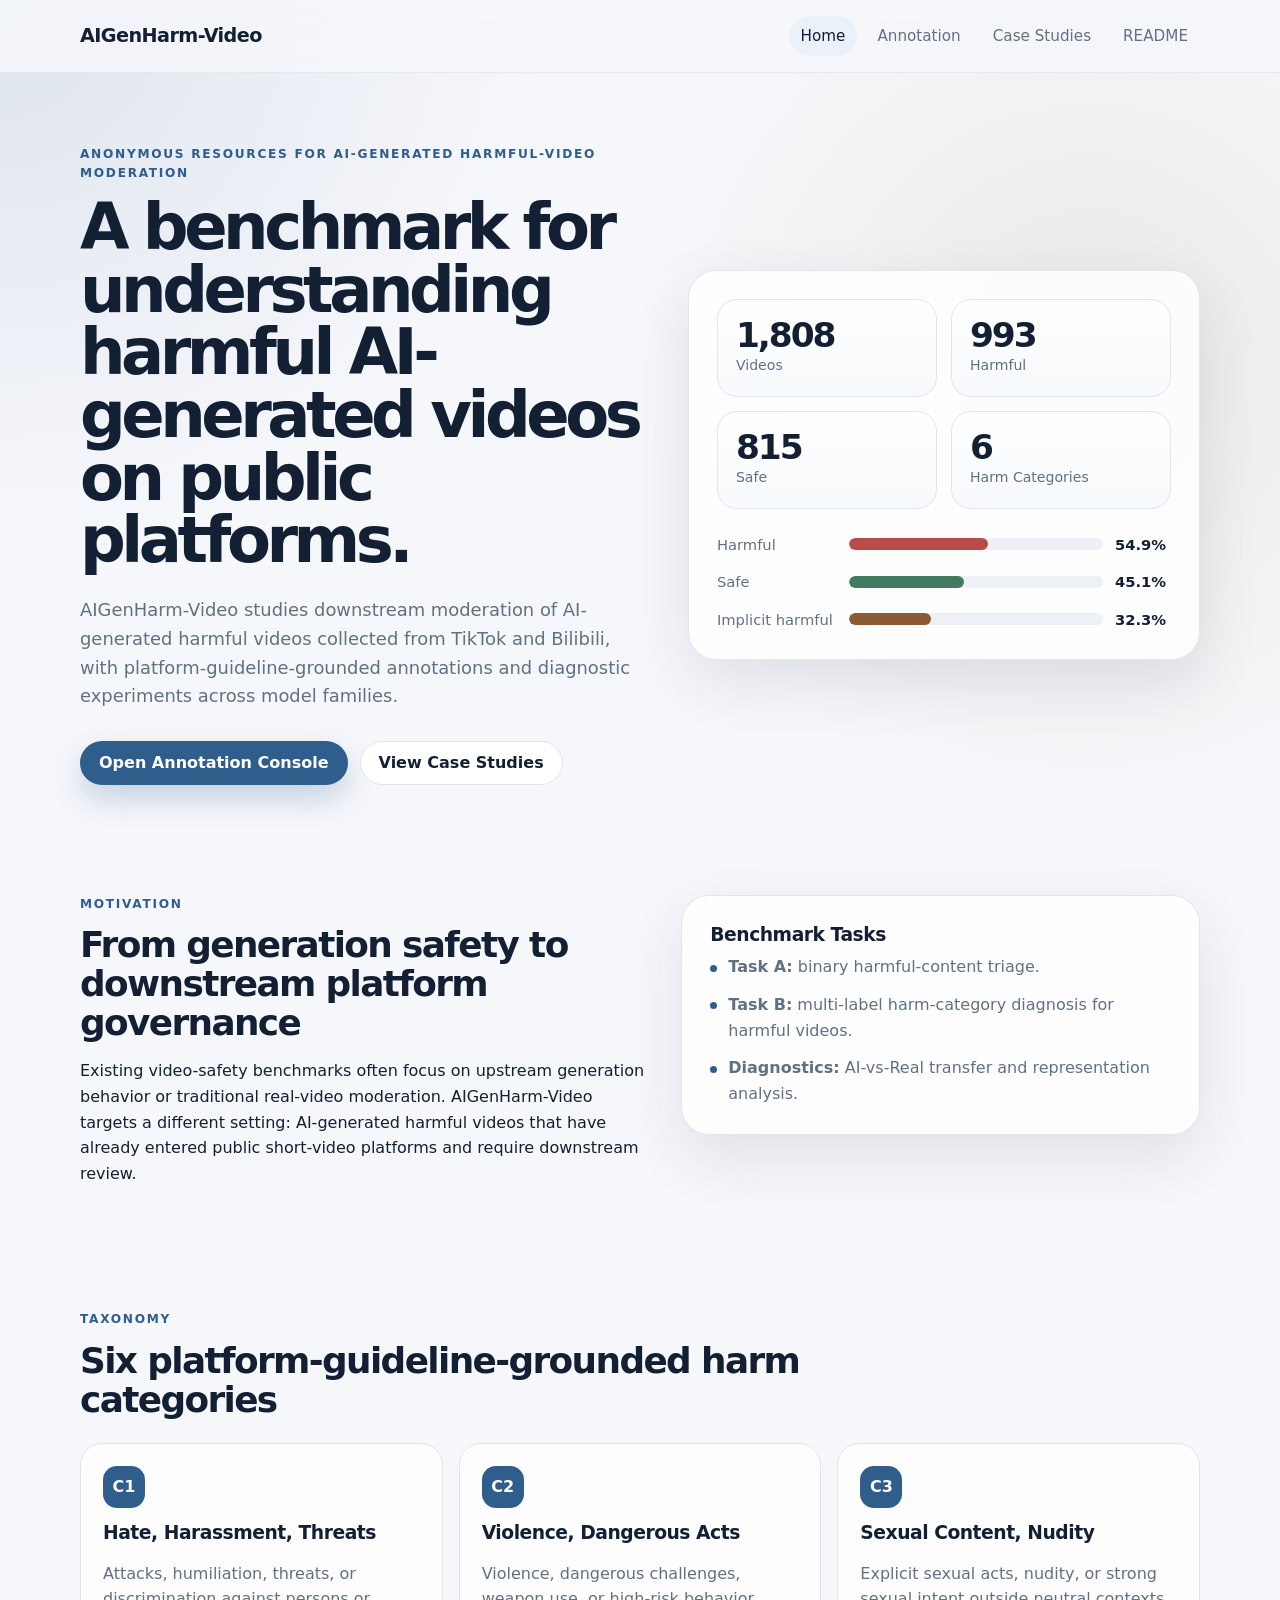
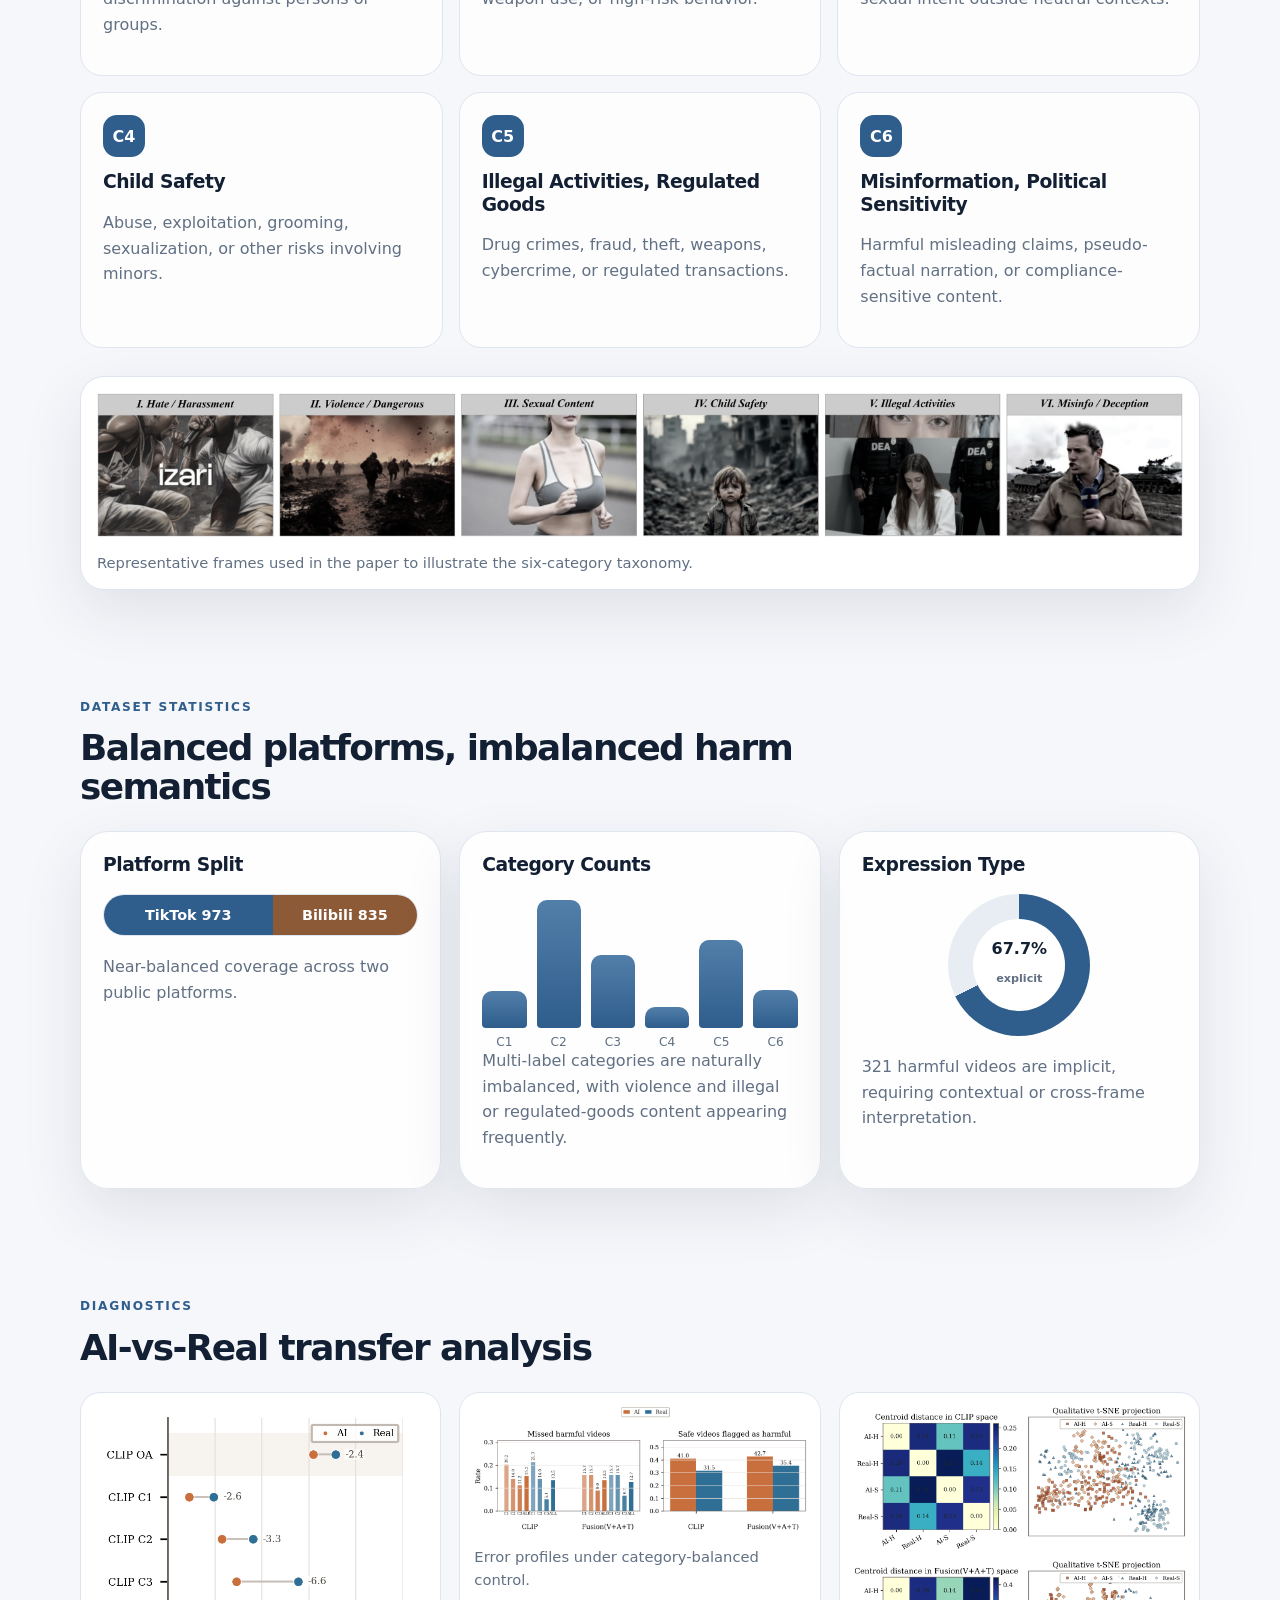
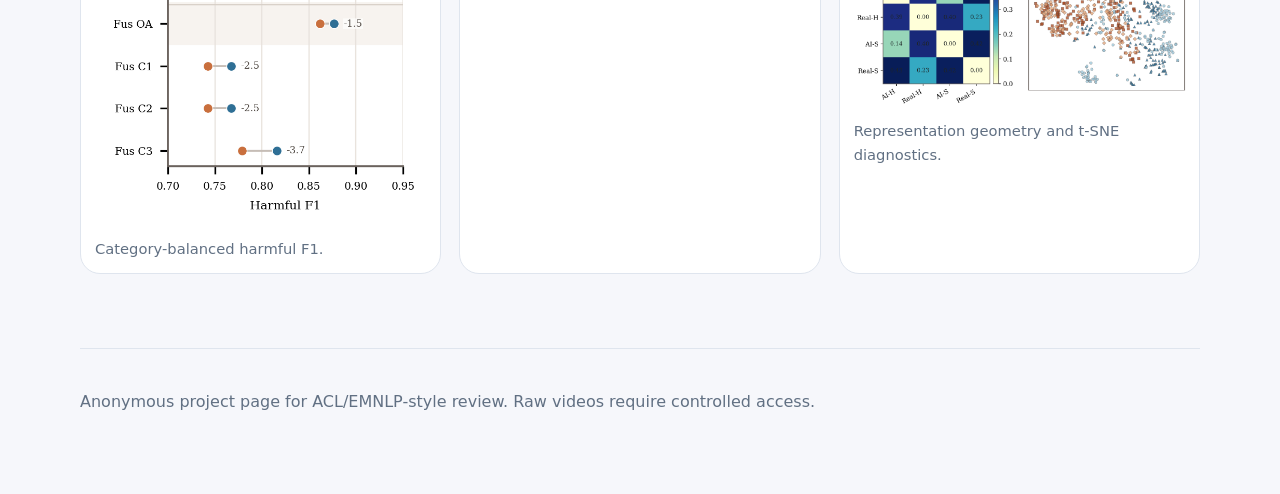
==== index.html @ 0543a943 "Initial anonymous release" ====
<!doctype html>
<html lang="en">
<head>
  <meta charset="utf-8">
  <meta name="viewport" content="width=device-width, initial-scale=1">
  <title>AIGenHarm-Video</title>
  <link rel="stylesheet" href="assets/css/style.css">
</head>
<body>
  <header class="site-header">
    <nav class="nav">
      <a class="brand" href="index.html">AIGenHarm-Video</a>
      <div class="nav-links">
        <a href="index.html" class="active">Home</a>
        <a href="annotation.html">Annotation</a>
        <a href="cases.html">Case Studies</a>
        <a href="README.md">README</a>
      </div>
    </nav>
  </header>

  <main>
    <section class="hero">
      <div class="hero-copy">
        <p class="eyebrow">Anonymous resources for AI-generated harmful-video moderation</p>
        <h1>A benchmark for understanding harmful AI-generated videos on public platforms.</h1>
        <p class="lead">
          AIGenHarm-Video studies downstream moderation of AI-generated harmful videos collected
          from TikTok and Bilibili, with platform-guideline-grounded annotations and diagnostic
          experiments across model families.
        </p>
        <div class="hero-actions">
          <a class="button primary" href="annotation.html">Open Annotation Console</a>
          <a class="button secondary" href="cases.html">View Case Studies</a>
        </div>
      </div>
      <div class="hero-panel">
        <div class="metric-grid">
          <div class="metric"><span>1,808</span><label>Videos</label></div>
          <div class="metric"><span>993</span><label>Harmful</label></div>
          <div class="metric"><span>815</span><label>Safe</label></div>
          <div class="metric"><span>6</span><label>Harm Categories</label></div>
        </div>
        <div class="mini-chart" aria-label="Dataset label distribution">
          <div class="bar-row"><span>Harmful</span><div><i style="width:54.9%"></i></div><b>54.9%</b></div>
          <div class="bar-row safe"><span>Safe</span><div><i style="width:45.1%"></i></div><b>45.1%</b></div>
          <div class="bar-row implicit"><span>Implicit harmful</span><div><i style="width:32.3%"></i></div><b>32.3%</b></div>
        </div>
      </div>
    </section>

    <section class="section two-col">
      <div>
        <p class="eyebrow">Motivation</p>
        <h2>From generation safety to downstream platform governance</h2>
        <p>
          Existing video-safety benchmarks often focus on upstream generation behavior or traditional
          real-video moderation. AIGenHarm-Video targets a different setting: AI-generated harmful
          videos that have already entered public short-video platforms and require downstream review.
        </p>
      </div>
      <div class="card">
        <h3>Benchmark Tasks</h3>
        <ul class="clean-list">
          <li><strong>Task A:</strong> binary harmful-content triage.</li>
          <li><strong>Task B:</strong> multi-label harm-category diagnosis for harmful videos.</li>
          <li><strong>Diagnostics:</strong> AI-vs-Real transfer and representation analysis.</li>
        </ul>
      </div>
    </section>

    <section class="section">
      <div class="section-head">
        <p class="eyebrow">Taxonomy</p>
        <h2>Six platform-guideline-grounded harm categories</h2>
      </div>
      <div class="taxonomy-grid">
        <article><span>C1</span><h3>Hate, Harassment, Threats</h3><p>Attacks, humiliation, threats, or discrimination against persons or groups.</p></article>
        <article><span>C2</span><h3>Violence, Dangerous Acts</h3><p>Violence, dangerous challenges, weapon use, or high-risk behavior.</p></article>
        <article><span>C3</span><h3>Sexual Content, Nudity</h3><p>Explicit sexual acts, nudity, or strong sexual intent outside neutral contexts.</p></article>
        <article><span>C4</span><h3>Child Safety</h3><p>Abuse, exploitation, grooming, sexualization, or other risks involving minors.</p></article>
        <article><span>C5</span><h3>Illegal Activities, Regulated Goods</h3><p>Drug crimes, fraud, theft, weapons, cybercrime, or regulated transactions.</p></article>
        <article><span>C6</span><h3>Misinformation, Political Sensitivity</h3><p>Harmful misleading claims, pseudo-factual narration, or compliance-sensitive content.</p></article>
      </div>
      <figure class="wide-figure">
        <img src="assets/images/taxonomy_overview_6panel.png" alt="Representative examples of six harm categories">
        <figcaption>Representative frames used in the paper to illustrate the six-category taxonomy.</figcaption>
      </figure>
    </section>

    <section class="section stats-section">
      <div class="section-head">
        <p class="eyebrow">Dataset Statistics</p>
        <h2>Balanced platforms, imbalanced harm semantics</h2>
      </div>
      <div class="stats-layout">
        <div class="chart-card">
          <h3>Platform Split</h3>
          <div class="stacked">
            <span style="width:53.8%">TikTok 973</span>
            <span style="width:46.2%">Bilibili 835</span>
          </div>
          <p>Near-balanced coverage across two public platforms.</p>
        </div>
        <div class="chart-card">
          <h3>Category Counts</h3>
          <div class="spark-bars" data-values="178,618,354,102,423,182" data-labels="C1,C2,C3,C4,C5,C6"></div>
          <p>Multi-label categories are naturally imbalanced, with violence and illegal or regulated-goods content appearing frequently.</p>
        </div>
        <div class="chart-card">
          <h3>Expression Type</h3>
          <div class="donut" style="--value:67.7"><span>67.7%<small>explicit</small></span></div>
          <p>321 harmful videos are implicit, requiring contextual or cross-frame interpretation.</p>
        </div>
      </div>
    </section>

    <section class="section">
      <div class="section-head">
        <p class="eyebrow">Diagnostics</p>
        <h2>AI-vs-Real transfer analysis</h2>
      </div>
      <div class="image-grid">
        <figure><img src="assets/images/fig_5_1_probe_gap_final.png" alt="Harmful F1 gap"><figcaption>Category-balanced harmful F1.</figcaption></figure>
        <figure><img src="assets/images/fig_5_2_error_profile_final.png" alt="Error profile"><figcaption>Error profiles under category-balanced control.</figcaption></figure>
        <figure><img src="assets/images/fig_5_3_clip_qwen_geometry_stacked.png" alt="Representation geometry"><figcaption>Representation geometry and t-SNE diagnostics.</figcaption></figure>
      </div>
    </section>
  </main>

  <footer class="footer">
    <p>Anonymous project page for ACL/EMNLP-style review. Raw videos require controlled access.</p>
  </footer>
  <script src="assets/js/main.js"></script>
</body>
</html>
---- assets/css/style.css ----
:root {
  --bg: #f6f7fb;
  --panel: #ffffff;
  --ink: #132033;
  --muted: #617083;
  --line: #dfe5ee;
  --brand: #2f5d8c;
  --brand-2: #8d5a37;
  --soft: #eaf1f8;
  --danger: #b94b4b;
  --safe: #437a62;
  --shadow: 0 22px 60px rgba(23, 37, 59, 0.10);
}

* { box-sizing: border-box; }

body {
  margin: 0;
  background:
    radial-gradient(circle at top left, rgba(47, 93, 140, 0.12), transparent 34rem),
    radial-gradient(circle at 85% 10%, rgba(141, 90, 55, 0.10), transparent 28rem),
    var(--bg);
  color: var(--ink);
  font-family: Inter, ui-sans-serif, system-ui, -apple-system, BlinkMacSystemFont, "Segoe UI", sans-serif;
  line-height: 1.6;
}

a { color: var(--brand); text-decoration: none; }

.site-header {
  position: sticky;
  top: 0;
  z-index: 20;
  backdrop-filter: blur(18px);
  background: rgba(246, 247, 251, 0.82);
  border-bottom: 1px solid rgba(223, 229, 238, 0.76);
}

.nav {
  width: min(1120px, calc(100% - 32px));
  margin: 0 auto;
  height: 72px;
  display: flex;
  align-items: center;
  justify-content: space-between;
}

.brand {
  color: var(--ink);
  font-weight: 800;
  letter-spacing: -0.03em;
  font-size: 1.2rem;
}

.nav-links { display: flex; gap: 8px; align-items: center; }

.nav-links a {
  color: var(--muted);
  padding: 8px 12px;
  border-radius: 999px;
  font-size: 0.95rem;
}

.nav-links a.active,
.nav-links a:hover {
  color: var(--ink);
  background: var(--soft);
}

main {
  width: min(1120px, calc(100% - 32px));
  margin: 0 auto;
}

.hero {
  min-height: 610px;
  display: grid;
  grid-template-columns: minmax(0, 1.05fr) minmax(360px, 0.95fr);
  gap: 42px;
  align-items: center;
  padding: 72px 0 56px;
}

.page-hero {
  padding: 72px 0 28px;
}

.page-hero.compact { max-width: 850px; }

.eyebrow {
  text-transform: uppercase;
  letter-spacing: 0.14em;
  color: var(--brand);
  font-size: 0.76rem;
  font-weight: 800;
  margin: 0 0 12px;
}

h1 {
  font-size: clamp(2.4rem, 5vw, 4.8rem);
  line-height: 0.98;
  letter-spacing: -0.07em;
  margin: 0 0 24px;
}

h2 {
  font-size: clamp(1.7rem, 2.8vw, 2.6rem);
  line-height: 1.08;
  letter-spacing: -0.045em;
  margin: 0 0 16px;
}

h3 {
  margin: 0 0 8px;
  line-height: 1.2;
  letter-spacing: -0.025em;
}

.lead {
  color: var(--muted);
  font-size: 1.12rem;
  max-width: 760px;
}

.hero-actions { display: flex; gap: 12px; flex-wrap: wrap; margin-top: 30px; }

.button {
  display: inline-flex;
  align-items: center;
  justify-content: center;
  min-height: 44px;
  padding: 0 18px;
  border-radius: 999px;
  font-weight: 750;
  border: 1px solid transparent;
}

.button.primary { background: var(--brand); color: #fff; box-shadow: 0 14px 30px rgba(47, 93, 140, 0.24); }
.button.secondary { background: #fff; color: var(--ink); border-color: var(--line); }
.button.disabled { opacity: 0.72; pointer-events: none; }

.hero-panel,
.card,
.chart-card,
.case-card {
  background: rgba(255, 255, 255, 0.86);
  border: 1px solid rgba(223, 229, 238, 0.95);
  box-shadow: var(--shadow);
  border-radius: 28px;
}

.hero-panel {
  padding: 28px;
}

.metric-grid {
  display: grid;
  grid-template-columns: 1fr 1fr;
  gap: 14px;
}

.metric {
  padding: 18px;
  border: 1px solid var(--line);
  border-radius: 20px;
  background: linear-gradient(180deg, #fff, #f7f9fc);
}

.metric span {
  display: block;
  font-size: 2.15rem;
  line-height: 1;
  font-weight: 850;
  letter-spacing: -0.06em;
}

.metric label {
  color: var(--muted);
  font-size: 0.88rem;
}

.mini-chart { margin-top: 24px; display: grid; gap: 14px; }

.bar-row {
  display: grid;
  grid-template-columns: 120px 1fr 56px;
  gap: 12px;
  align-items: center;
  font-size: 0.92rem;
  color: var(--muted);
}

.bar-row div {
  height: 12px;
  background: #edf1f6;
  border-radius: 999px;
  overflow: hidden;
}

.bar-row i {
  display: block;
  height: 100%;
  background: var(--danger);
  border-radius: inherit;
}

.bar-row.safe i { background: var(--safe); }
.bar-row.implicit i { background: var(--brand-2); }
.bar-row b { color: var(--ink); font-weight: 750; }

.section {
  padding: 54px 0;
}

.two-col {
  display: grid;
  grid-template-columns: 1.05fr 0.95fr;
  gap: 28px;
  align-items: start;
}

.card {
  padding: 28px;
}

.card.strong {
  background: linear-gradient(135deg, #fff, #edf4fa);
}

.clean-list {
  padding: 0;
  margin: 0;
  list-style: none;
  display: grid;
  gap: 12px;
}

.clean-list li {
  padding-left: 18px;
  position: relative;
  color: var(--muted);
}

.clean-list li:before {
  content: "";
  position: absolute;
  left: 0;
  top: 0.65em;
  width: 7px;
  height: 7px;
  background: var(--brand);
  border-radius: 99px;
}

.section-head { max-width: 760px; margin-bottom: 24px; }

.taxonomy-grid {
  display: grid;
  grid-template-columns: repeat(3, 1fr);
  gap: 16px;
}

.taxonomy-grid article {
  padding: 22px;
  border-radius: 22px;
  border: 1px solid var(--line);
  background: rgba(255,255,255,0.76);
}

.taxonomy-grid span {
  display: inline-flex;
  width: 42px;
  height: 42px;
  border-radius: 14px;
  align-items: center;
  justify-content: center;
  color: #fff;
  background: var(--brand);
  font-weight: 850;
  margin-bottom: 14px;
}

.taxonomy-grid p,
.card p,
.chart-card p,
.case-card p,
.timeline p {
  color: var(--muted);
}

.wide-figure {
  margin: 28px 0 0;
  padding: 12px;
  background: #fff;
  border: 1px solid var(--line);
  border-radius: 24px;
  box-shadow: var(--shadow);
}

.wide-figure img,
.image-grid img,
.case-card img {
  width: 100%;
  display: block;
  border-radius: 16px;
}

figcaption {
  color: var(--muted);
  font-size: 0.92rem;
  padding: 10px 4px 2px;
}

.stats-layout,
.image-grid {
  display: grid;
  grid-template-columns: repeat(3, 1fr);
  gap: 18px;
}

.chart-card {
  padding: 22px;
}

.stacked {
  display: flex;
  overflow: hidden;
  border-radius: 999px;
  border: 1px solid var(--line);
  height: 42px;
  margin: 18px 0;
}

.stacked span {
  display: flex;
  align-items: center;
  justify-content: center;
  color: #fff;
  font-weight: 750;
  font-size: 0.9rem;
}

.stacked span:first-child { background: var(--brand); }
.stacked span:last-child { background: var(--brand-2); }

.spark-bars {
  height: 148px;
  display: flex;
  align-items: end;
  gap: 10px;
  padding: 16px 0 4px;
}

.spark-bars div {
  flex: 1;
  min-height: 10px;
  border-radius: 10px 10px 4px 4px;
  background: linear-gradient(180deg, #527fa9, #2f5d8c);
  position: relative;
}

.spark-bars div span {
  position: absolute;
  bottom: -24px;
  left: 50%;
  transform: translateX(-50%);
  color: var(--muted);
  font-size: 0.76rem;
}

.donut {
  width: 142px;
  height: 142px;
  border-radius: 50%;
  margin: 18px auto;
  background: conic-gradient(var(--brand) calc(var(--value) * 1%), #e8edf4 0);
  display: grid;
  place-items: center;
}

.donut:before {
  content: "";
  position: absolute;
}

.donut span {
  width: 92px;
  height: 92px;
  display: grid;
  place-items: center;
  border-radius: 50%;
  background: #fff;
  font-weight: 850;
  color: var(--ink);
}

.donut small {
  display: block;
  font-size: 0.7rem;
  font-weight: 700;
  color: var(--muted);
  margin-top: -30px;
}

.image-grid figure {
  margin: 0;
  padding: 10px;
  background: #fff;
  border: 1px solid var(--line);
  border-radius: 20px;
}

.timeline {
  display: grid;
  grid-template-columns: repeat(4, 1fr);
  gap: 16px;
}

.timeline article {
  background: #fff;
  border: 1px solid var(--line);
  border-radius: 22px;
  padding: 22px;
}

.timeline span {
  color: var(--brand);
  font-weight: 850;
  letter-spacing: -0.03em;
}

.console-shot { max-width: 920px; }

.schema-table {
  border: 1px solid var(--line);
  border-radius: 24px;
  overflow: hidden;
  background: #fff;
}

.schema-table div {
  display: grid;
  grid-template-columns: 220px 1fr;
  gap: 18px;
  padding: 15px 20px;
  border-bottom: 1px solid var(--line);
}

.schema-table div:last-child { border-bottom: 0; }
.schema-table span { color: var(--muted); }
.note { font-size: 0.9rem; color: var(--muted); }

.case-list {
  display: grid;
  gap: 24px;
  padding: 28px 0 70px;
}

.case-card {
  padding: 22px;
}

.case-meta {
  display: flex;
  align-items: center;
  gap: 14px;
  flex-wrap: wrap;
  margin-bottom: 14px;
}

.case-meta span {
  color: #fff;
  background: var(--brand);
  padding: 5px 10px;
  border-radius: 999px;
  font-weight: 800;
  font-size: 0.8rem;
}

.case-meta b { font-size: 1.08rem; }
.case-meta em { color: var(--muted); font-style: normal; }

.pred-row {
  border-top: 1px solid var(--line);
  margin-top: 14px;
  padding-top: 12px;
  color: var(--muted);
  font-family: ui-monospace, SFMono-Regular, Menlo, Monaco, Consolas, monospace;
  font-size: 0.9rem;
}

.footer {
  width: min(1120px, calc(100% - 32px));
  margin: 20px auto 40px;
  padding: 24px 0;
  color: var(--muted);
  border-top: 1px solid var(--line);
}

@media (max-width: 860px) {
  .hero,
  .two-col,
  .taxonomy-grid,
  .stats-layout,
  .image-grid,
  .timeline {
    grid-template-columns: 1fr;
  }

  .nav { height: auto; padding: 14px 0; display: grid; gap: 10px; }
  .nav-links { flex-wrap: wrap; }
  .schema-table div { grid-template-columns: 1fr; gap: 4px; }
}
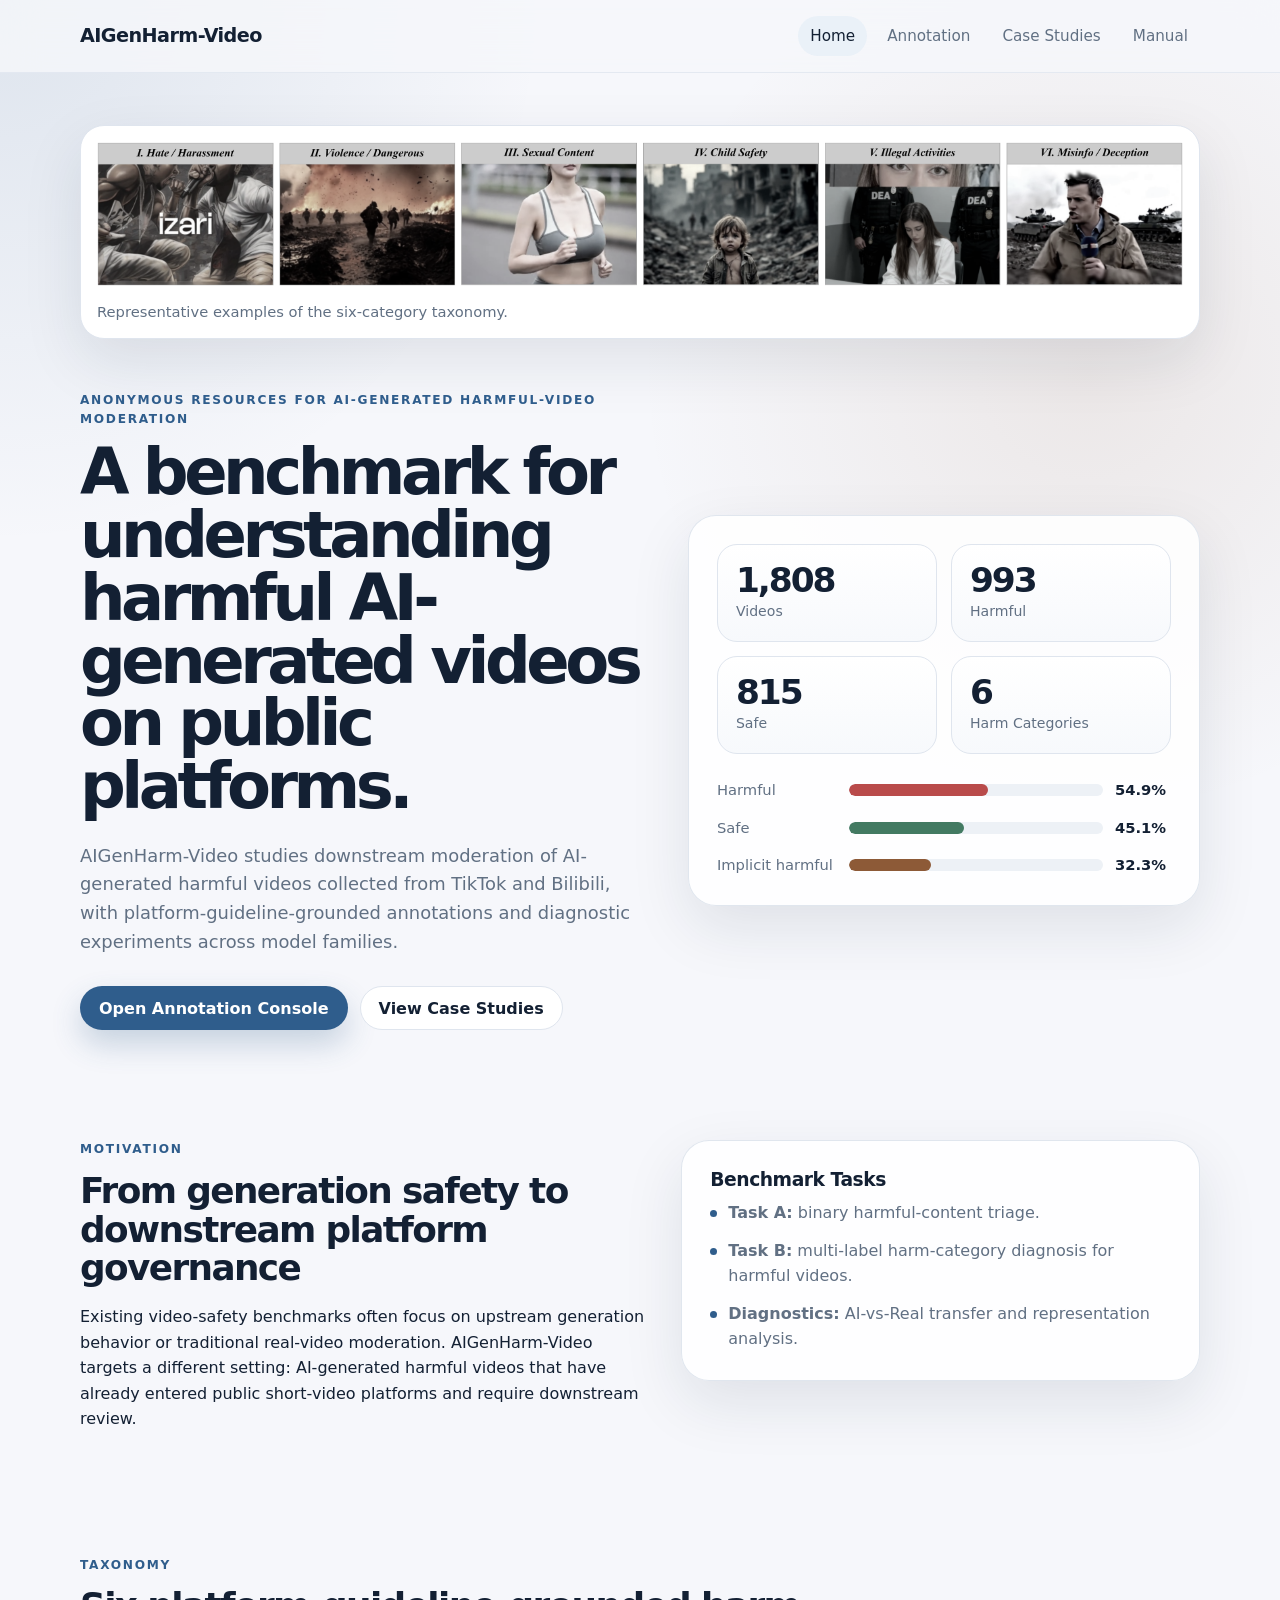
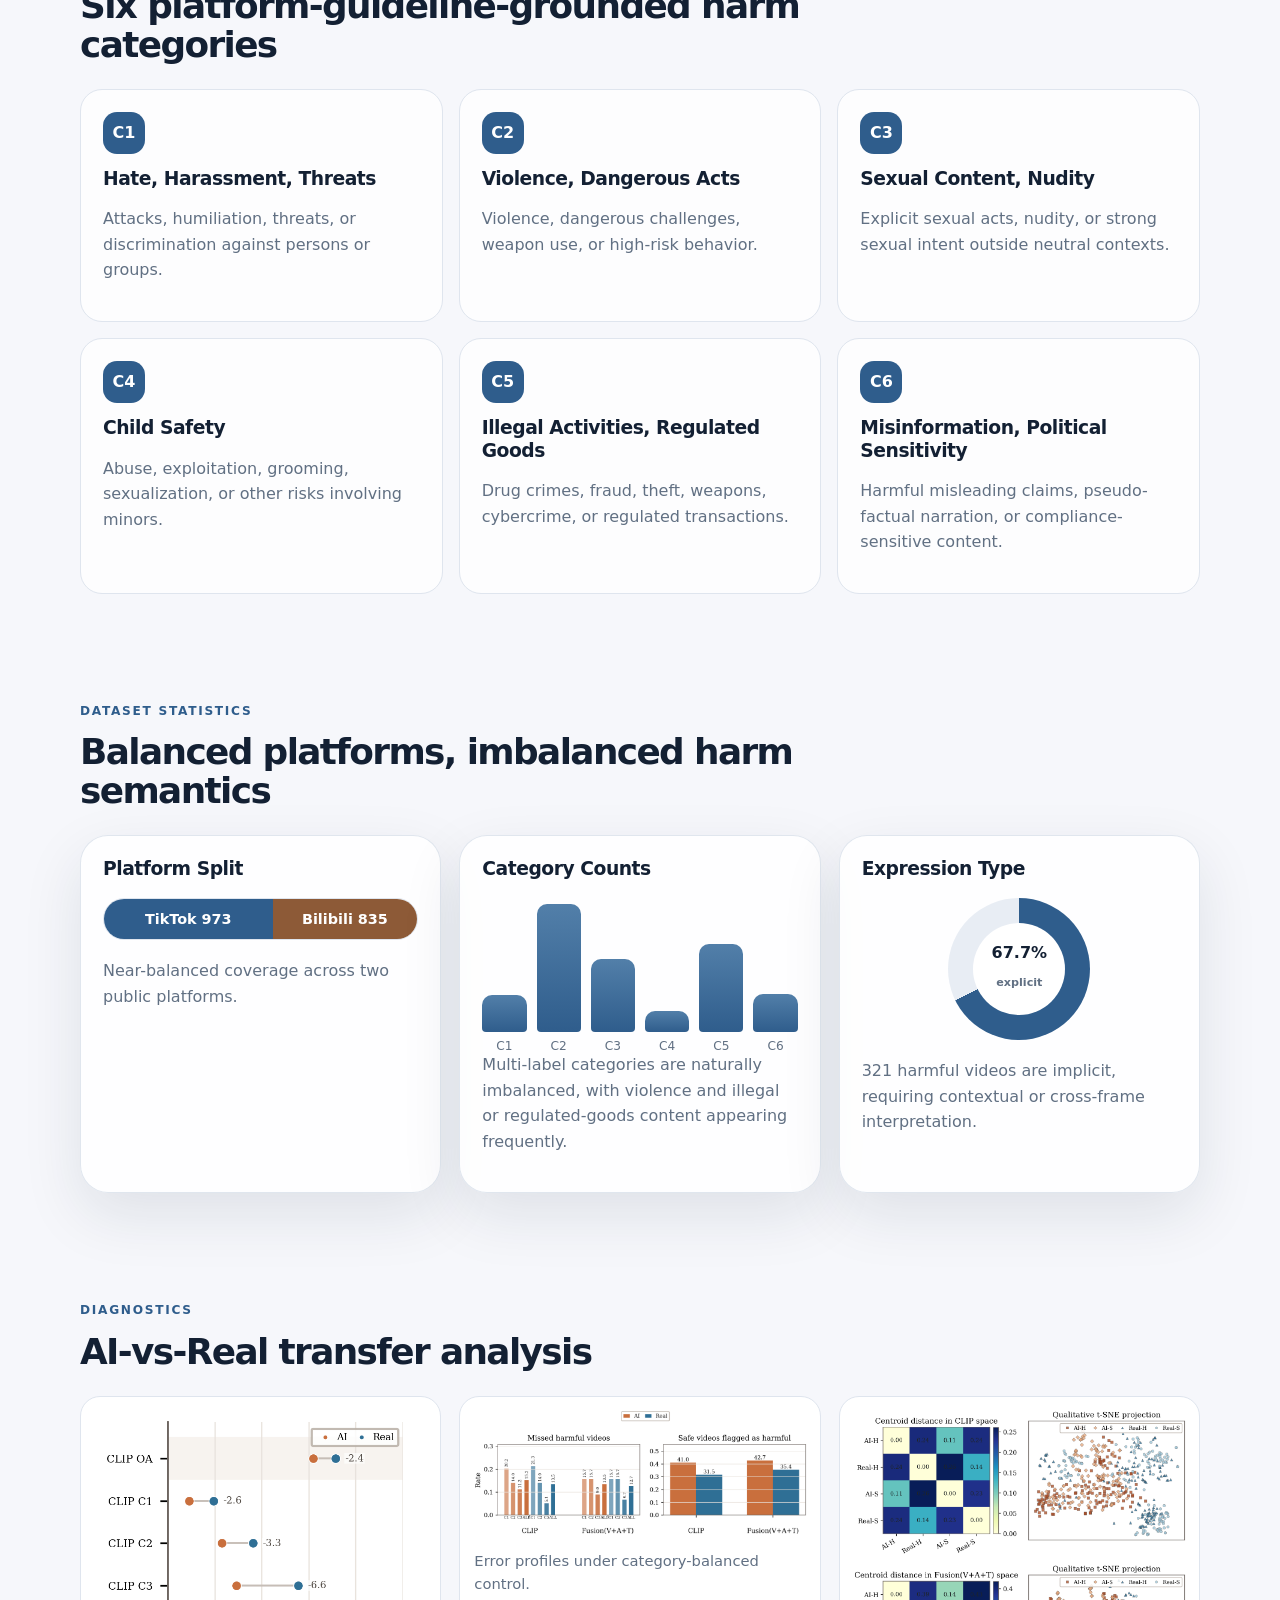
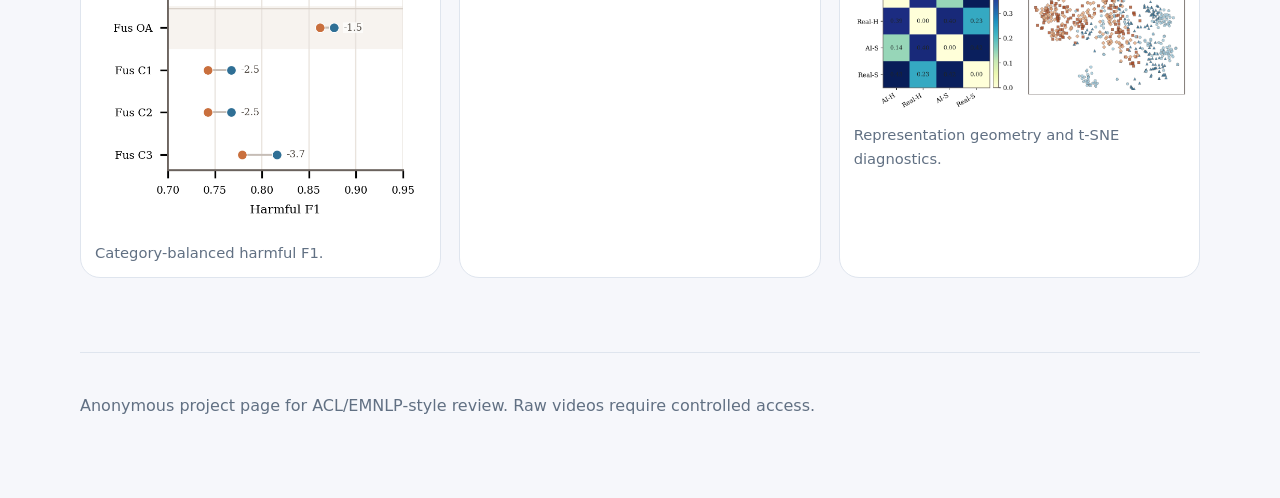
==== commit e34067d2: "Update project website access and manual pages" ====
--- a/index.html
+++ b/index.html
@@ -14,12 +14,19 @@
         <a href="index.html" class="active">Home</a>
         <a href="annotation.html">Annotation</a>
         <a href="cases.html">Case Studies</a>
-        <a href="README.md">README</a>
+        <a href="manual.html">Manual</a>
       </div>
     </nav>
   </header>
 
   <main>
+    <section class="showcase-hero">
+      <figure class="wide-figure taxonomy-showcase">
+        <img src="assets/images/taxonomy_overview_6panel.png" alt="Representative examples of six harm categories">
+        <figcaption>Representative examples of the six-category taxonomy.</figcaption>
+      </figure>
+    </section>
+
     <section class="hero">
       <div class="hero-copy">
         <p class="eyebrow">Anonymous resources for AI-generated harmful-video moderation</p>
@@ -82,10 +89,6 @@
         <article><span>C5</span><h3>Illegal Activities, Regulated Goods</h3><p>Drug crimes, fraud, theft, weapons, cybercrime, or regulated transactions.</p></article>
         <article><span>C6</span><h3>Misinformation, Political Sensitivity</h3><p>Harmful misleading claims, pseudo-factual narration, or compliance-sensitive content.</p></article>
       </div>
-      <figure class="wide-figure">
-        <img src="assets/images/taxonomy_overview_6panel.png" alt="Representative examples of six harm categories">
-        <figcaption>Representative frames used in the paper to illustrate the six-category taxonomy.</figcaption>
-      </figure>
     </section>
 
     <section class="section stats-section">
--- a/assets/css/style.css
+++ b/assets/css/style.css
@@ -72,13 +72,25 @@
   margin: 0 auto;
 }
 
+.showcase-hero {
+  padding: 24px 0 0;
+}
+
+.taxonomy-showcase {
+  margin-top: 0;
+}
+
+.taxonomy-showcase img {
+  border-radius: 14px;
+}
+
 .hero {
-  min-height: 610px;
+  min-height: 520px;
   display: grid;
   grid-template-columns: minmax(0, 1.05fr) minmax(360px, 0.95fr);
   gap: 42px;
   align-items: center;
-  padding: 72px 0 56px;
+  padding: 52px 0 56px;
 }
 
 .page-hero {
@@ -139,10 +151,37 @@
 .button.secondary { background: #fff; color: var(--ink); border-color: var(--line); }
 .button.disabled { opacity: 0.72; pointer-events: none; }
 
+.download-card {
+  min-height: 250px;
+  padding: 30px;
+  border-radius: 30px;
+  border: 1px solid rgba(223, 229, 238, 0.95);
+  background: linear-gradient(145deg, rgba(255,255,255,0.95), rgba(239,245,251,0.92));
+  box-shadow: var(--shadow);
+  display: flex;
+  flex-direction: column;
+  align-items: flex-start;
+}
+
+.download-card.controlled {
+  background: linear-gradient(145deg, rgba(255,255,255,0.98), rgba(246,239,234,0.92));
+}
+
+.download-card p:not(.eyebrow) {
+  color: var(--muted);
+  margin-top: 0;
+}
+
+.download-card .button {
+  margin-top: auto;
+}
+
 .hero-panel,
 .card,
 .chart-card,
-.case-card {
+.case-card,
+.manual-card,
+.criteria-grid article {
   background: rgba(255, 255, 255, 0.86);
   border: 1px solid rgba(223, 229, 238, 0.95);
   box-shadow: var(--shadow);
@@ -217,6 +256,12 @@
   grid-template-columns: 1.05fr 0.95fr;
   gap: 28px;
   align-items: start;
+}
+
+.access-grid {
+  display: grid;
+  grid-template-columns: repeat(2, minmax(0, 1fr));
+  gap: 24px;
 }
 
 .card {
@@ -288,6 +333,46 @@
   color: var(--muted);
 }
 
+.manual-grid {
+  display: grid;
+  grid-template-columns: 1.1fr 0.95fr 0.95fr;
+  gap: 18px;
+}
+
+.manual-card {
+  padding: 26px;
+}
+
+.manual-card span,
+.criteria-grid b {
+  display: inline-flex;
+  align-items: center;
+  justify-content: center;
+  min-width: 42px;
+  height: 42px;
+  padding: 0 12px;
+  border-radius: 14px;
+  color: #fff;
+  background: var(--brand);
+  font-weight: 850;
+  margin-bottom: 14px;
+}
+
+.manual-card p,
+.criteria-grid p {
+  color: var(--muted);
+}
+
+.criteria-grid {
+  display: grid;
+  grid-template-columns: repeat(3, 1fr);
+  gap: 16px;
+}
+
+.criteria-grid article {
+  padding: 22px;
+}
+
 .wide-figure {
   margin: 28px 0 0;
   padding: 12px;
@@ -500,6 +585,9 @@
 @media (max-width: 860px) {
   .hero,
   .two-col,
+  .access-grid,
+  .manual-grid,
+  .criteria-grid,
   .taxonomy-grid,
   .stats-layout,
   .image-grid,
@@ -511,4 +599,3 @@
   .nav-links { flex-wrap: wrap; }
   .schema-table div { grid-template-columns: 1fr; gap: 4px; }
 }
-
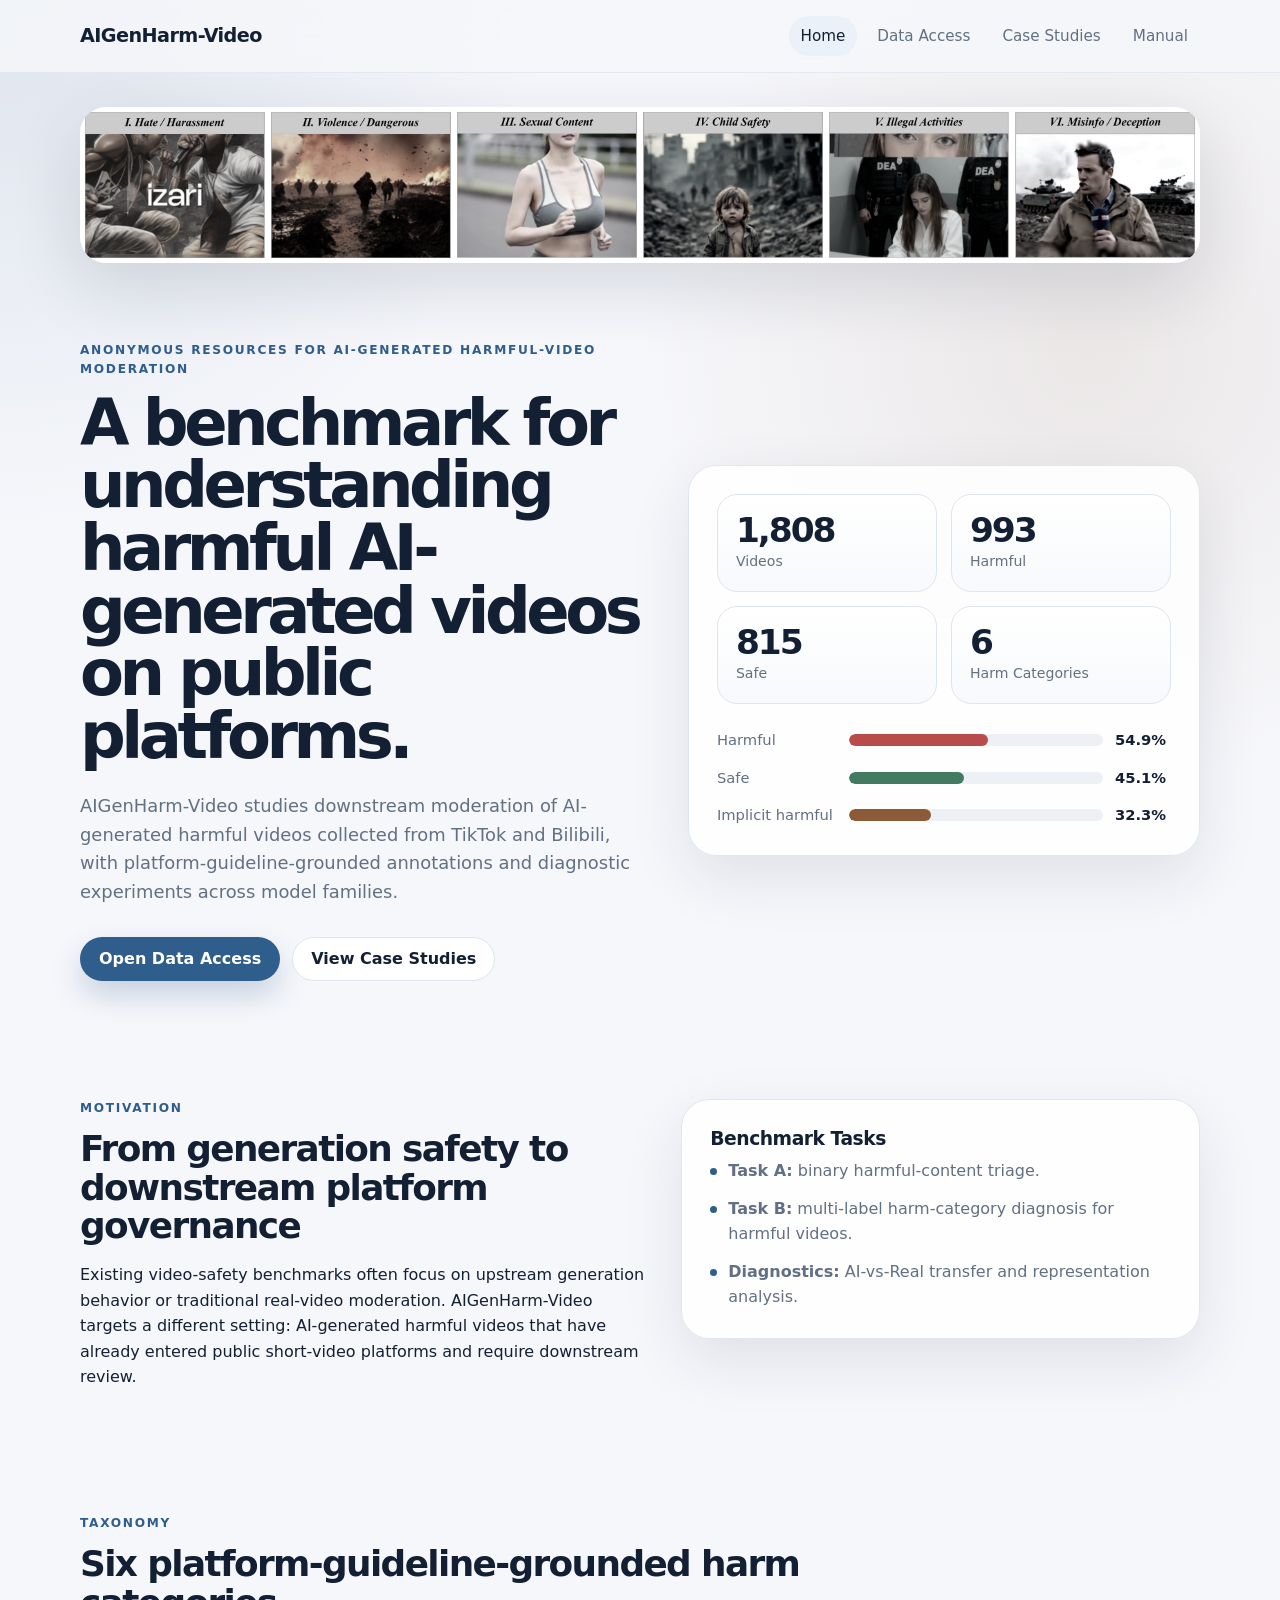
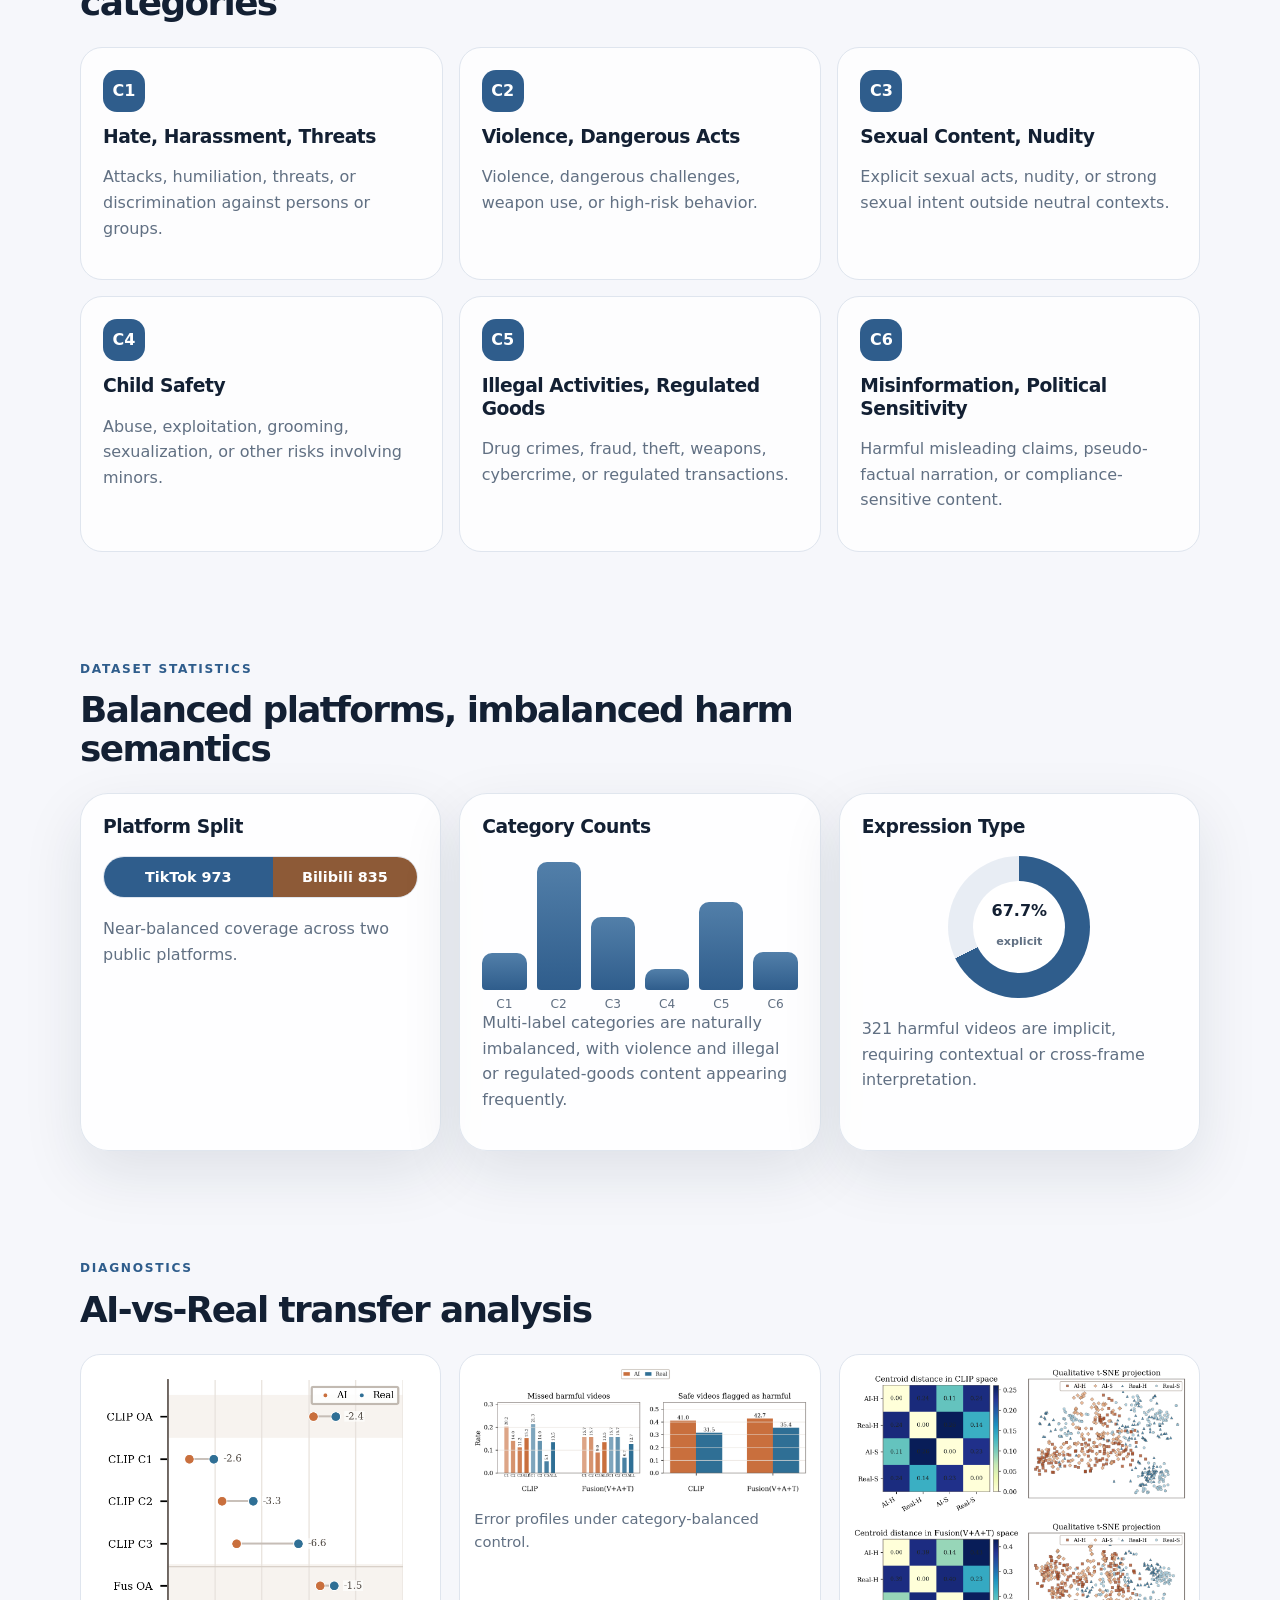
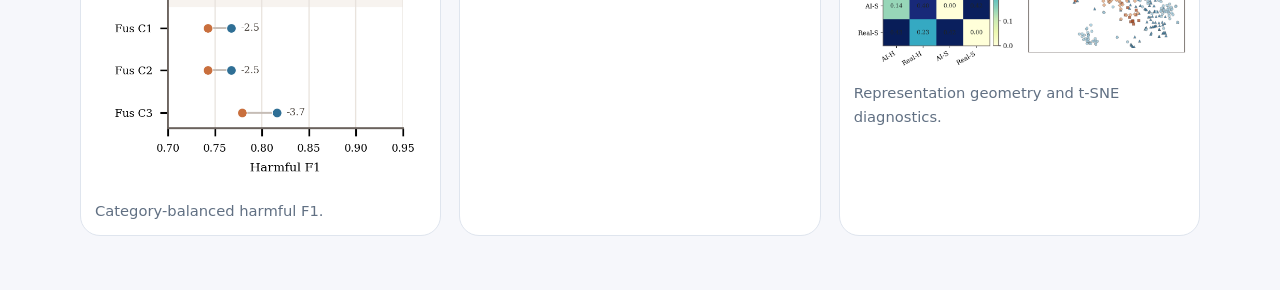
==== commit fb535b56: "Refine website presentation and access copy" ====
--- a/index.html
+++ b/index.html
@@ -12,7 +12,7 @@
       <a class="brand" href="index.html">AIGenHarm-Video</a>
       <div class="nav-links">
         <a href="index.html" class="active">Home</a>
-        <a href="annotation.html">Annotation</a>
+        <a href="annotation.html">Data Access</a>
         <a href="cases.html">Case Studies</a>
         <a href="manual.html">Manual</a>
       </div>
@@ -21,9 +21,8 @@
 
   <main>
     <section class="showcase-hero">
-      <figure class="wide-figure taxonomy-showcase">
+      <figure class="taxonomy-showcase">
         <img src="assets/images/taxonomy_overview_6panel.png" alt="Representative examples of six harm categories">
-        <figcaption>Representative examples of the six-category taxonomy.</figcaption>
       </figure>
     </section>
 
@@ -37,7 +36,7 @@
           experiments across model families.
         </p>
         <div class="hero-actions">
-          <a class="button primary" href="annotation.html">Open Annotation Console</a>
+          <a class="button primary" href="annotation.html">Open Data Access</a>
           <a class="button secondary" href="cases.html">View Case Studies</a>
         </div>
       </div>
@@ -131,9 +130,6 @@
     </section>
   </main>
 
-  <footer class="footer">
-    <p>Anonymous project page for ACL/EMNLP-style review. Raw videos require controlled access.</p>
-  </footer>
   <script src="assets/js/main.js"></script>
 </body>
 </html>
--- a/assets/css/style.css
+++ b/assets/css/style.css
@@ -73,24 +73,31 @@
 }
 
 .showcase-hero {
-  padding: 24px 0 0;
+  padding: 34px 0 8px;
 }
 
 .taxonomy-showcase {
-  margin-top: 0;
+  margin: 0;
+  padding: 0;
+  background: transparent;
+  border: 0;
+  box-shadow: none;
 }
 
 .taxonomy-showcase img {
-  border-radius: 14px;
+  width: 100%;
+  display: block;
+  border-radius: 26px;
+  box-shadow: 0 24px 70px rgba(23, 37, 59, 0.14);
 }
 
 .hero {
-  min-height: 520px;
+  min-height: 560px;
   display: grid;
   grid-template-columns: minmax(0, 1.05fr) minmax(360px, 0.95fr);
   gap: 42px;
   align-items: center;
-  padding: 52px 0 56px;
+  padding: 70px 0 64px;
 }
 
 .page-hero {
@@ -371,6 +378,40 @@
 
 .criteria-grid article {
   padding: 22px;
+}
+
+.implicit-rules {
+  display: grid;
+  gap: 18px;
+  max-width: 980px;
+  padding-top: 34px;
+}
+
+.implicit-rules article {
+  display: grid;
+  grid-template-columns: 72px 1fr;
+  gap: 22px;
+  align-items: start;
+  padding: 24px 28px;
+  border-radius: 28px;
+  background:
+    linear-gradient(135deg, rgba(255,255,255,0.70), rgba(255,255,255,0.38));
+  border: 1px solid rgba(223, 229, 238, 0.72);
+  box-shadow: 0 18px 46px rgba(23, 37, 59, 0.07);
+}
+
+.implicit-rules span {
+  color: var(--brand);
+  font-size: 1.55rem;
+  line-height: 1;
+  font-weight: 900;
+  letter-spacing: -0.06em;
+}
+
+.implicit-rules p {
+  margin: 0;
+  color: var(--muted);
+  font-size: 1.02rem;
 }
 
 .wide-figure {
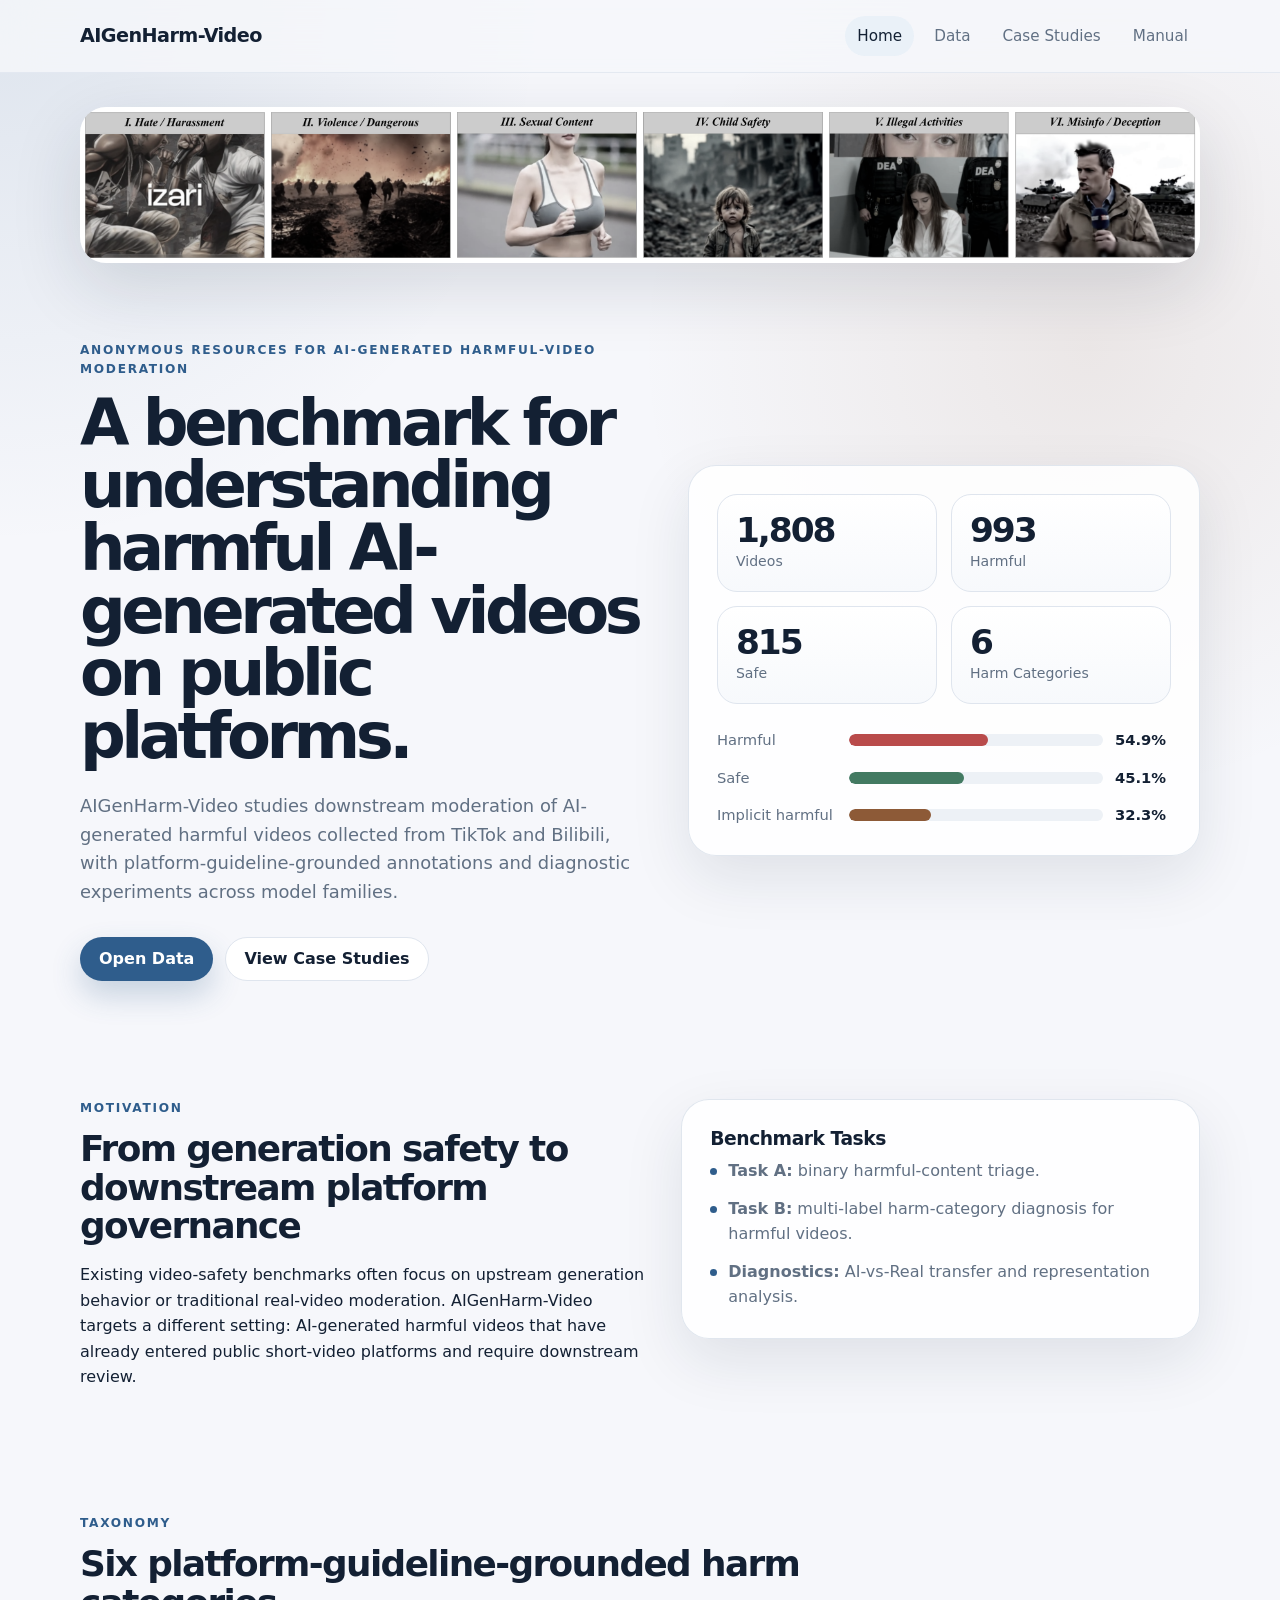
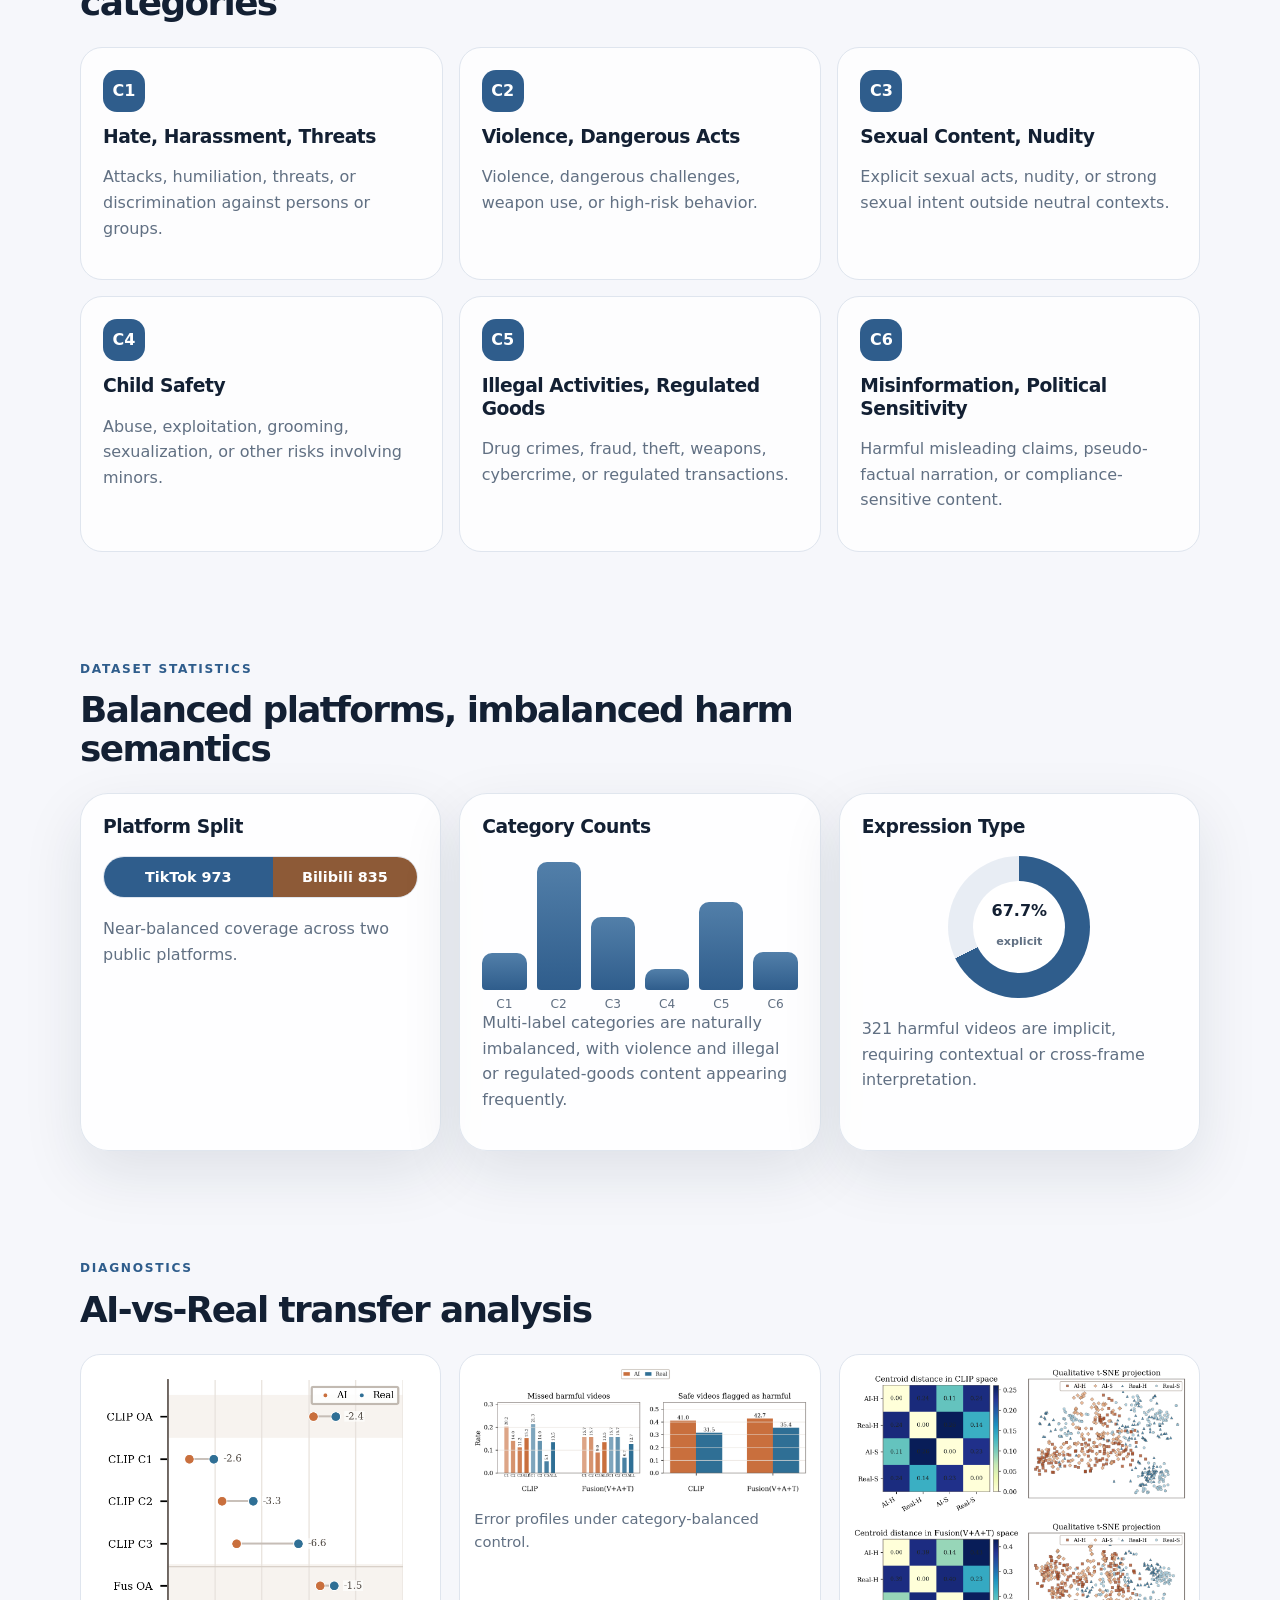
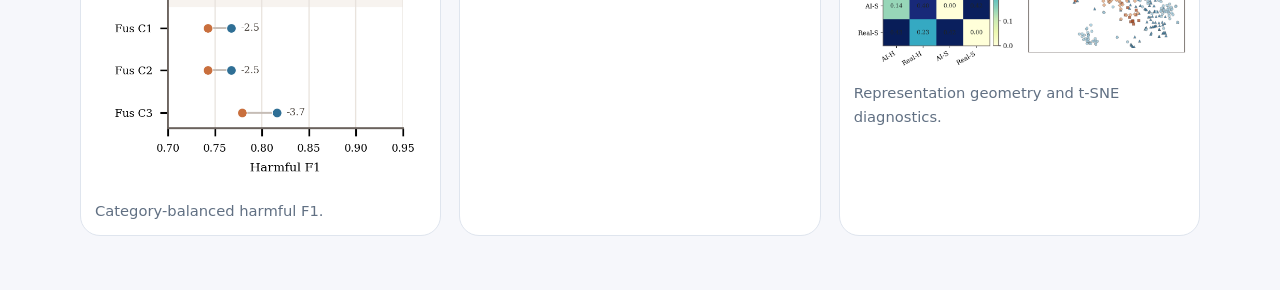
==== commit f016895c: "Rename data access page to data" ====
--- a/index.html
+++ b/index.html
@@ -12,7 +12,7 @@
       <a class="brand" href="index.html">AIGenHarm-Video</a>
       <div class="nav-links">
         <a href="index.html" class="active">Home</a>
-        <a href="annotation.html">Data Access</a>
+        <a href="data.html">Data</a>
         <a href="cases.html">Case Studies</a>
         <a href="manual.html">Manual</a>
       </div>
@@ -36,7 +36,7 @@
           experiments across model families.
         </p>
         <div class="hero-actions">
-          <a class="button primary" href="annotation.html">Open Data Access</a>
+          <a class="button primary" href="data.html">Open Data</a>
           <a class="button secondary" href="cases.html">View Case Studies</a>
         </div>
       </div>
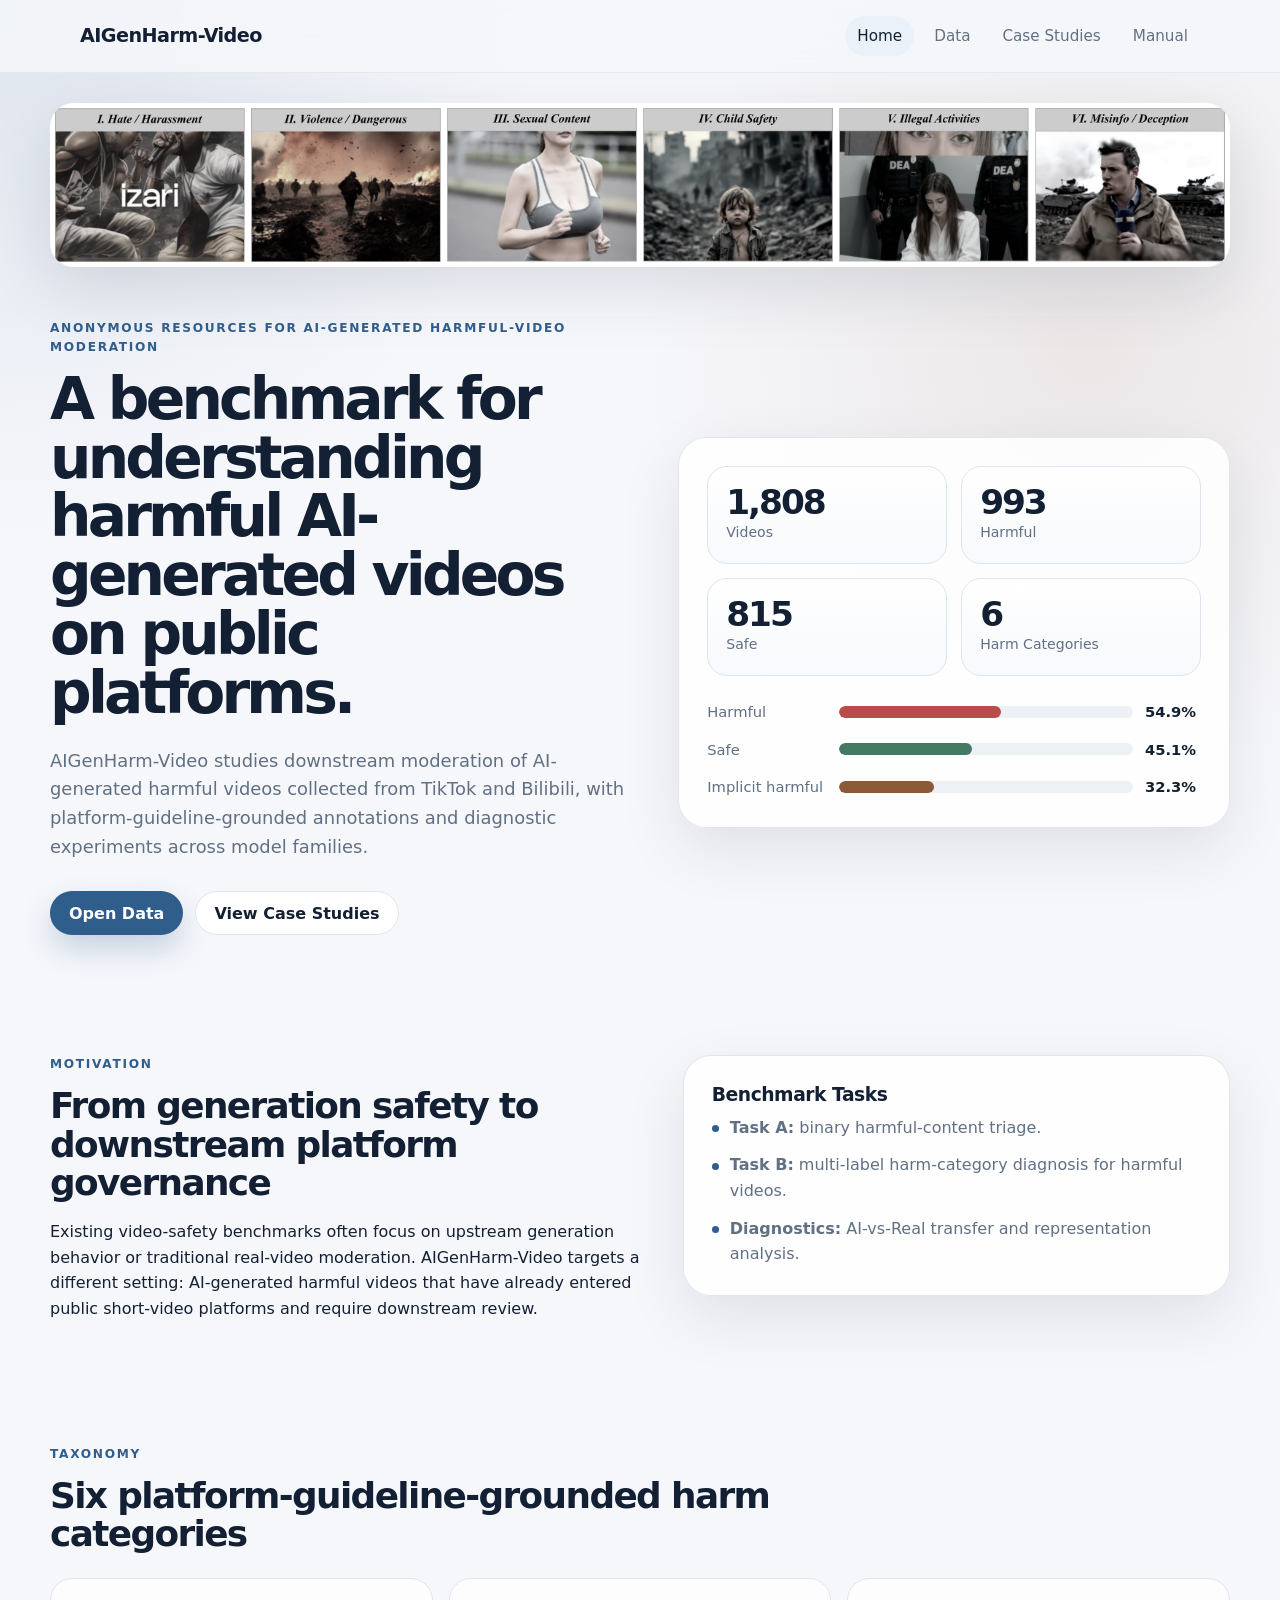
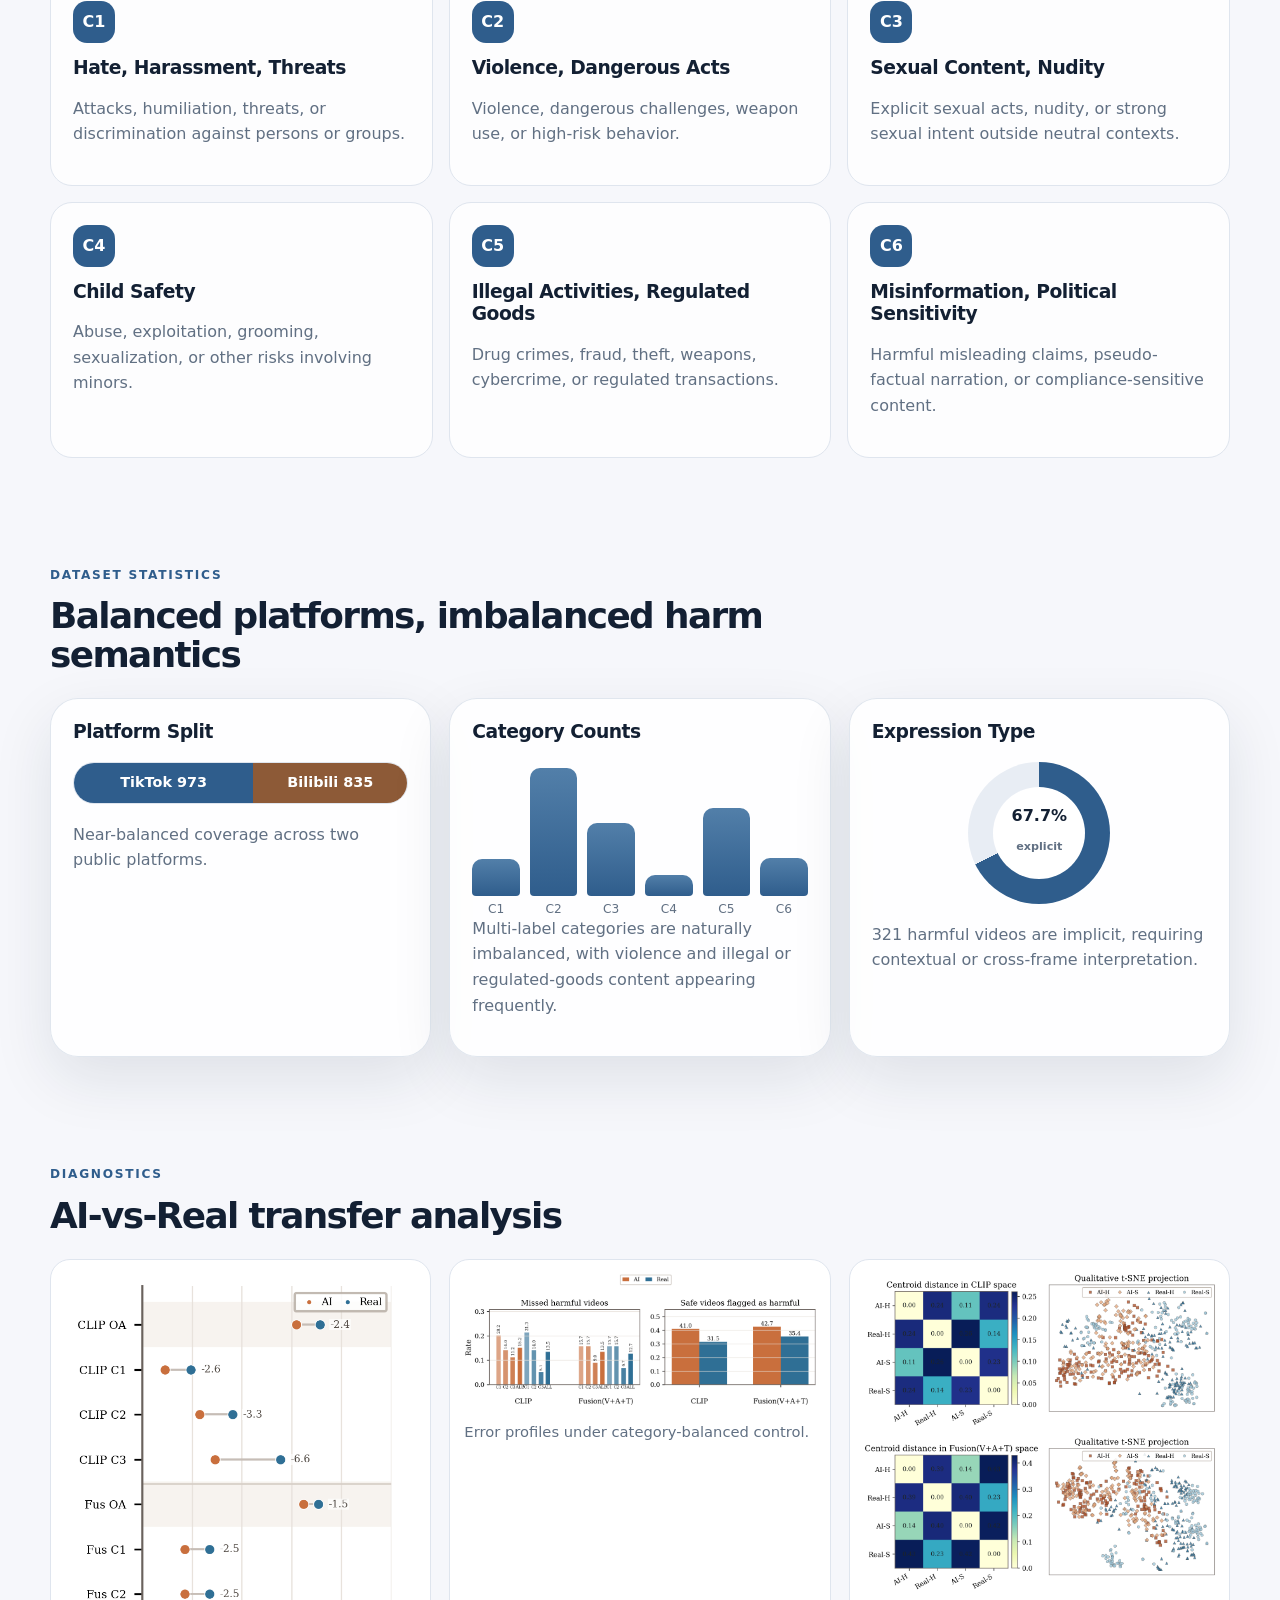
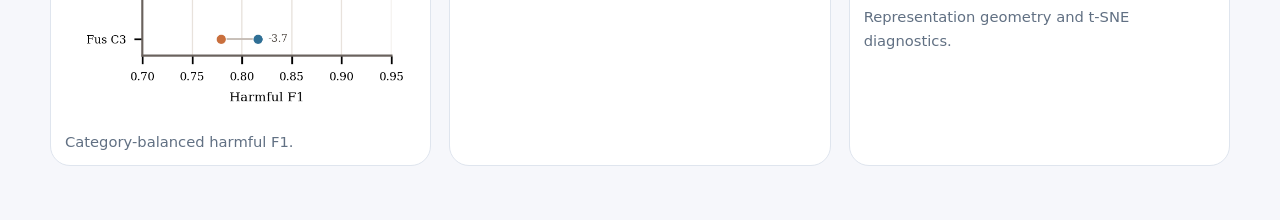
==== commit cbe6934a: "Polish homepage hero layout" ====
--- a/index.html
+++ b/index.html
@@ -4,7 +4,7 @@
   <meta charset="utf-8">
   <meta name="viewport" content="width=device-width, initial-scale=1">
   <title>AIGenHarm-Video</title>
-  <link rel="stylesheet" href="assets/css/style.css">
+  <link rel="stylesheet" href="assets/css/style.css?v=home2">
 </head>
 <body>
   <header class="site-header">
--- a/assets/css/style.css
+++ b/assets/css/style.css
@@ -68,12 +68,12 @@
 }
 
 main {
-  width: min(1120px, calc(100% - 32px));
+  width: min(1180px, calc(100% - 32px));
   margin: 0 auto;
 }
 
 .showcase-hero {
-  padding: 34px 0 8px;
+  padding: 30px 0 0;
 }
 
 .taxonomy-showcase {
@@ -87,17 +87,17 @@
 .taxonomy-showcase img {
   width: 100%;
   display: block;
-  border-radius: 26px;
-  box-shadow: 0 24px 70px rgba(23, 37, 59, 0.14);
+  border-radius: 24px;
+  box-shadow: 0 22px 64px rgba(23, 37, 59, 0.13);
 }
 
 .hero {
-  min-height: 560px;
-  display: grid;
-  grid-template-columns: minmax(0, 1.05fr) minmax(360px, 0.95fr);
-  gap: 42px;
-  align-items: center;
-  padding: 70px 0 64px;
+  min-height: 520px;
+  display: grid;
+  grid-template-columns: minmax(0, 1.02fr) minmax(380px, 0.98fr);
+  gap: 54px;
+  align-items: start;
+  padding: 52px 0 66px;
 }
 
 .page-hero {
@@ -116,9 +116,9 @@
 }
 
 h1 {
-  font-size: clamp(2.4rem, 5vw, 4.8rem);
-  line-height: 0.98;
-  letter-spacing: -0.07em;
+  font-size: clamp(2.35rem, 4.55vw, 4.35rem);
+  line-height: 1.01;
+  letter-spacing: -0.065em;
   margin: 0 0 24px;
 }
 
@@ -197,6 +197,7 @@
 
 .hero-panel {
   padding: 28px;
+  margin-top: 118px;
 }
 
 .metric-grid {
@@ -380,14 +381,14 @@
   padding: 22px;
 }
 
-.implicit-rules {
+.rule-list {
   display: grid;
   gap: 18px;
   max-width: 980px;
-  padding-top: 34px;
-}
-
-.implicit-rules article {
+  padding-top: 22px;
+}
+
+.rule-list article {
   display: grid;
   grid-template-columns: 72px 1fr;
   gap: 22px;
@@ -400,7 +401,7 @@
   box-shadow: 0 18px 46px rgba(23, 37, 59, 0.07);
 }
 
-.implicit-rules span {
+.rule-list span {
   color: var(--brand);
   font-size: 1.55rem;
   line-height: 1;
@@ -408,7 +409,110 @@
   letter-spacing: -0.06em;
 }
 
-.implicit-rules p {
+.rule-list h3 {
+  margin-bottom: 6px;
+}
+
+.rule-list p {
+  margin: 0;
+  color: var(--muted);
+  font-size: 1.02rem;
+}
+
+.definition-cards {
+  padding-top: 34px;
+}
+
+.definition-grid {
+  display: grid;
+  grid-template-columns: repeat(3, minmax(0, 1fr));
+  gap: 18px;
+}
+
+.definition-grid article {
+  min-height: 290px;
+  padding: 28px;
+  border-radius: 30px;
+  background:
+    linear-gradient(160deg, rgba(255,255,255,0.88), rgba(255,255,255,0.42)),
+    radial-gradient(circle at 100% 0%, rgba(47, 93, 140, 0.16), transparent 48%);
+  border: 1px solid rgba(223, 229, 238, 0.78);
+  box-shadow: 0 24px 62px rgba(23, 37, 59, 0.08);
+  position: relative;
+  overflow: hidden;
+}
+
+.definition-grid article:after {
+  content: "";
+  position: absolute;
+  right: -34px;
+  bottom: -42px;
+  width: 120px;
+  height: 120px;
+  border-radius: 50%;
+  background: rgba(47, 93, 140, 0.08);
+}
+
+.definition-grid span {
+  display: inline-flex;
+  align-items: center;
+  justify-content: center;
+  width: 46px;
+  height: 46px;
+  border-radius: 16px;
+  color: #fff;
+  background: var(--brand);
+  font-weight: 900;
+  letter-spacing: -0.04em;
+  margin-bottom: 34px;
+}
+
+.definition-grid h3 {
+  font-size: 1.35rem;
+  margin-bottom: 14px;
+}
+
+.definition-grid p {
+  color: var(--muted);
+  margin: 0;
+}
+
+.manual-rules {
+  padding-top: 46px;
+}
+
+.rule-stack {
+  display: grid;
+  gap: 16px;
+  max-width: 1000px;
+}
+
+.rule-stack article {
+  display: grid;
+  grid-template-columns: 72px 1fr;
+  gap: 24px;
+  align-items: start;
+  padding: 24px 28px;
+  border-radius: 28px;
+  background:
+    linear-gradient(135deg, rgba(255,255,255,0.78), rgba(255,255,255,0.42));
+  border: 1px solid rgba(223, 229, 238, 0.72);
+  box-shadow: 0 18px 46px rgba(23, 37, 59, 0.06);
+}
+
+.rule-stack span {
+  color: var(--brand);
+  font-size: 1.45rem;
+  line-height: 1;
+  font-weight: 900;
+  letter-spacing: -0.06em;
+}
+
+.rule-stack h3 {
+  margin-bottom: 6px;
+}
+
+.rule-stack p {
   margin: 0;
   color: var(--muted);
   font-size: 1.02rem;
@@ -629,6 +733,7 @@
   .access-grid,
   .manual-grid,
   .criteria-grid,
+  .definition-grid,
   .taxonomy-grid,
   .stats-layout,
   .image-grid,
